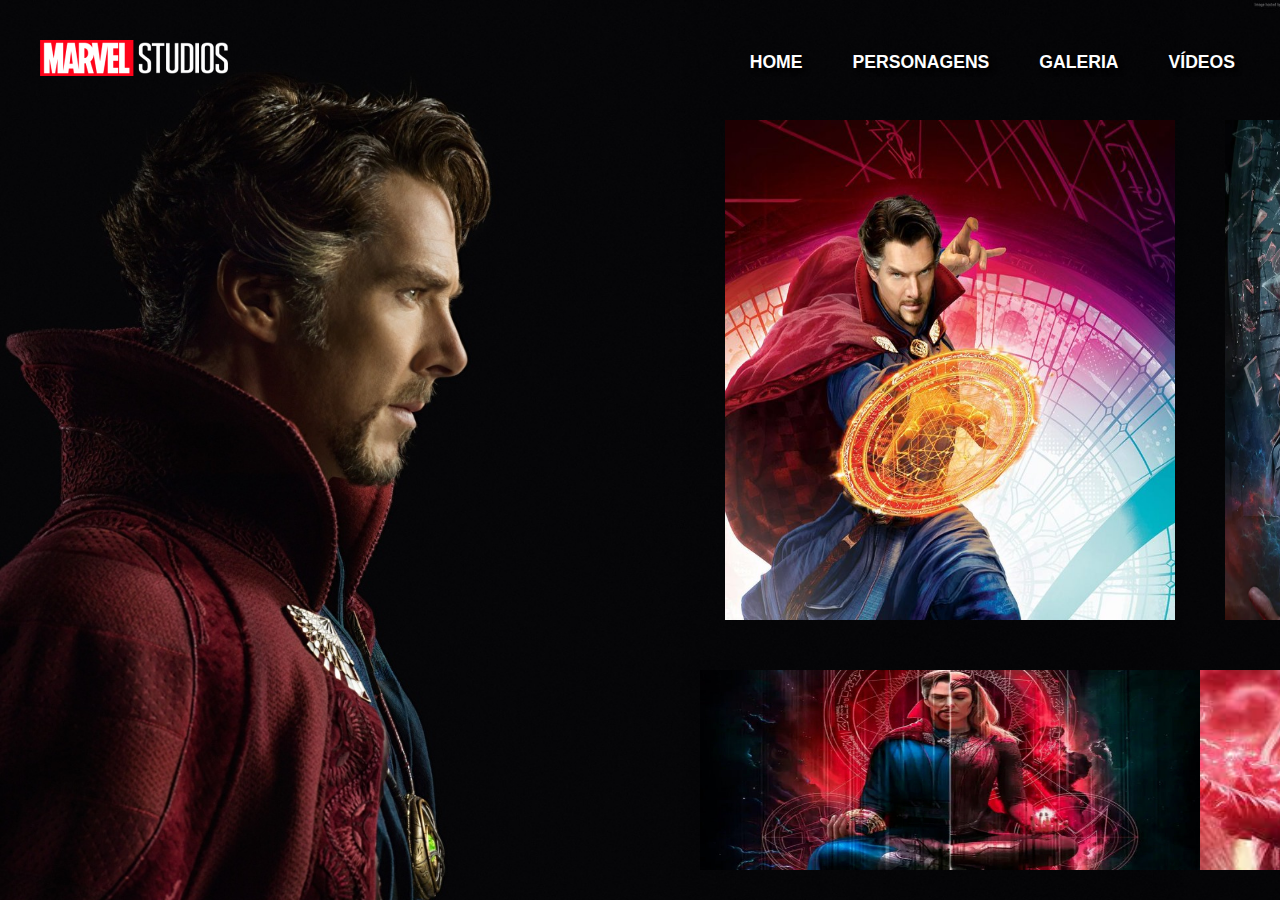
==== pages/galeria.html @ 61ea751c "web atualizado" ====
<!DOCTYPE html>
<html lang="pt-BR">
<head>
    <meta charset="UTF-8">
    <meta name="viewport" content="width=device-width, initial-scale=1.0">
    <link rel="stylesheet" href="./galeria.css">
    <title>Galeria Doctor</title>
</head>
<body>
    <header>
        <a href="https://www.marvel.com/" class="logo">
            <img src="../Img/logo-marvel.png" alt="Logo da Marvel">
        </a>
        <nav>
            <a href="#" class="menu-burger-container">
                <i class="menu-burger"></i>
            </a>
            <ul class="links-container">
                <li>
                    <a href="../index.html">HOME</a>
                </li>
                <li>
                    <a href="../pages/personagens.html">PERSONAGENS</a>
                </li>
                <li>
                    <a href="../pages/galeria.html">GALERIA</a>
                </li>
                <li>
                    <a href="../pages/videos.html">VÍDEOS</a>
                </li>
            </ul>
        </nav>
    </header>

    <main>
        <div class="imagens">
            <div class="grupo1">
                <img src="../Img/img1.png" class="img1" alt="">
                <img src="../Img/img4.png" class="img2" alt="">
            </div>
            <div class="grupo2">
                <img src="../Img/img3.png" class="img3" alt="">
                <img src="../Img/img2.png" class="img4" alt="">
            </div>
        </div>
    </main>

    
</body>
</html>
---- pages/galeria.css ----
*{
    margin: 0;
    padding: 0;
    box-sizing: border-box;
}

a{
    text-decoration: none; 
    color: #fff;
}

ul, ol{
    list-style: none;
}
body{
    height: 100vh;
    background: url(../Img/imagem-de-fundo.png);
    position: absolute;
    width: 100vw;
    height: 100vh;
    left: 0px;
    top: 0px;
    background-size: cover;
    background-repeat: no-repeat;
    display: flex;
    flex-direction: column;
}

header{
    height: 120px;
    display: flex;
    justify-content: space-between;
    align-items: flex-end;
    padding: 40px;
}
.links-container{
    height: 36px;
    display: flex;
    align-items: center;
    gap: 40px;
    font-family: 'Roboto', sans-serif;
    font-weight: bold;
    font-size: 1.1rem;
}
.links-container a{
    text-shadow: 4px 4px 4px #000;
    padding: 8px 5px;
    transition: all 1s;
}
.links-container a:hover{
    color: red;
}

.imagens{
    display: flex;
    position: relative;
    justify-content: flex-end;
    margin-left: 700px;
    justify-content: space-evenly;
}

.grupo1{
    display: flex;
    flex-direction: column;
    gap: 50px;
    align-items: center;
}

.grupo2{
    display: flex;
    flex-direction: column;
    gap: 50px;
    align-items: center;
}

.img1{
    height: 500px;
    width: 450px;
}

.img2{
    height: 200px;
    width: 500px;
}

.img3{
    height: 500px;
    width: 450px;
}

.img4{
    height: 200px;
    width: 500px;
}
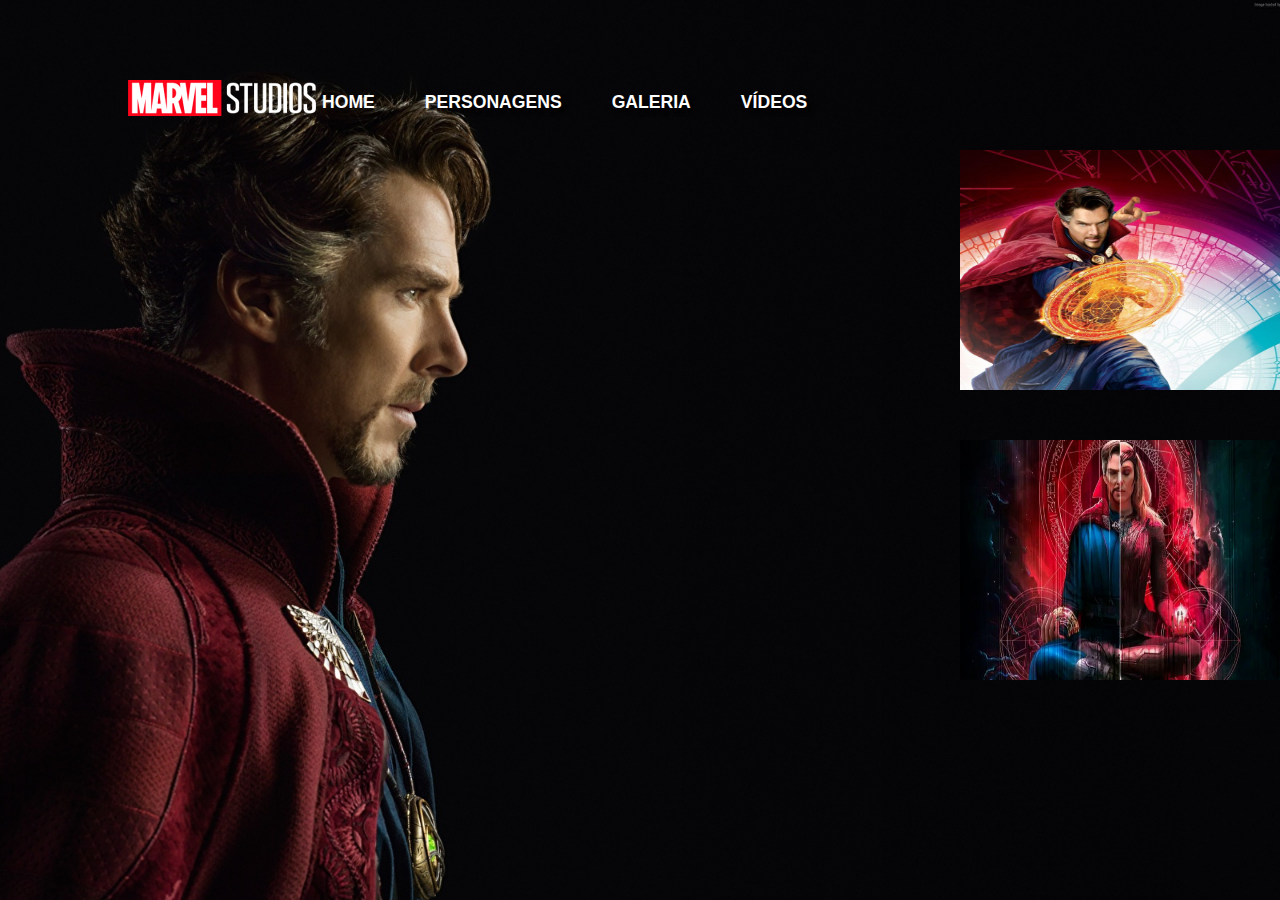
==== commit 10d6ef25: "atualizado" ====
--- a/pages/galeria.html
+++ b/pages/galeria.html
@@ -4,6 +4,8 @@
     <meta charset="UTF-8">
     <meta name="viewport" content="width=device-width, initial-scale=1.0">
     <link rel="stylesheet" href="./galeria.css">
+    <link rel="stylesheet" href="../css/menu-burger.css">
+    <script src="../js/main.js"></script>
     <title>Galeria Doctor</title>
 </head>
 <body>
--- a/pages/galeria.css
+++ b/pages/galeria.css
@@ -12,11 +12,15 @@
 ul, ol{
     list-style: none;
 }
+html {
+    height: 100vh;
+    width: 100vw;
+}
 body{
-    height: 100vh;
     background: url(../Img/imagem-de-fundo.png);
     position: absolute;
     width: 100vw;
+    max-width: 100px;
     height: 100vh;
     left: 0px;
     top: 0px;
@@ -31,7 +35,7 @@
     display: flex;
     justify-content: space-between;
     align-items: flex-end;
-    padding: 40px;
+    padding: 0 128px;
 }
 .links-container{
     height: 36px;
@@ -55,7 +59,7 @@
     display: flex;
     position: relative;
     justify-content: flex-end;
-    margin-left: 700px;
+    margin-left: 60rem;
     justify-content: space-evenly;
 }
 
@@ -64,6 +68,7 @@
     flex-direction: column;
     gap: 50px;
     align-items: center;
+    margin-top: 30px;
 }
 
 .grupo2{
@@ -71,24 +76,25 @@
     flex-direction: column;
     gap: 50px;
     align-items: center;
+    margin-top: 30px;
 }
 
 .img1{
-    height: 500px;
-    width: 450px;
+    height: 15rem;
+    width: 20rem;
 }
 
 .img2{
-    height: 200px;
-    width: 500px;
+    height: 15rem;
+    width: 20rem;
 }
 
 .img3{
-    height: 500px;
-    width: 450px;
+    height: 15rem;
+    width: 20rem;
 }
 
 .img4{
-    height: 200px;
-    width: 500px;
+    height: 15rem;
+    width: 20rem;
 }
--- a/css/menu-burger.css
+++ b/css/menu-burger.css
@@ -0,0 +1,47 @@
+.menu-burger-container{
+    display: none;
+    height: 36px;
+    width: 36px;
+    /*background-color: aqua;*/
+    align-items: center;
+}
+
+.menu-burger,
+.menu-burger::before,
+.menu-burger::after{
+    content: "";
+    position: absolute;
+    display: block;
+    height: 4px;
+    width: 36px;
+    background-color: #ffffff;
+    transition: all .5s;
+}
+
+.menu-burger::before{
+    transform: translateY(-12px);
+}
+
+.menu-burger::after{
+    transform: translateY(12px);
+}
+
+.menu-burger-container.show .menu-burger{
+    background-color: transparent;
+}
+
+.menu-burger-container.show .menu-burger::before{
+    transform: rotate(45deg);
+}
+
+.menu-burger-container.show .menu-burger::after{
+    transform: rotate(-45deg);
+}
+
+@media (max-width: 768px){
+    .menu-burger-container{
+        display: flex;
+        position: relative;
+        z-index: 1;
+    }
+}
